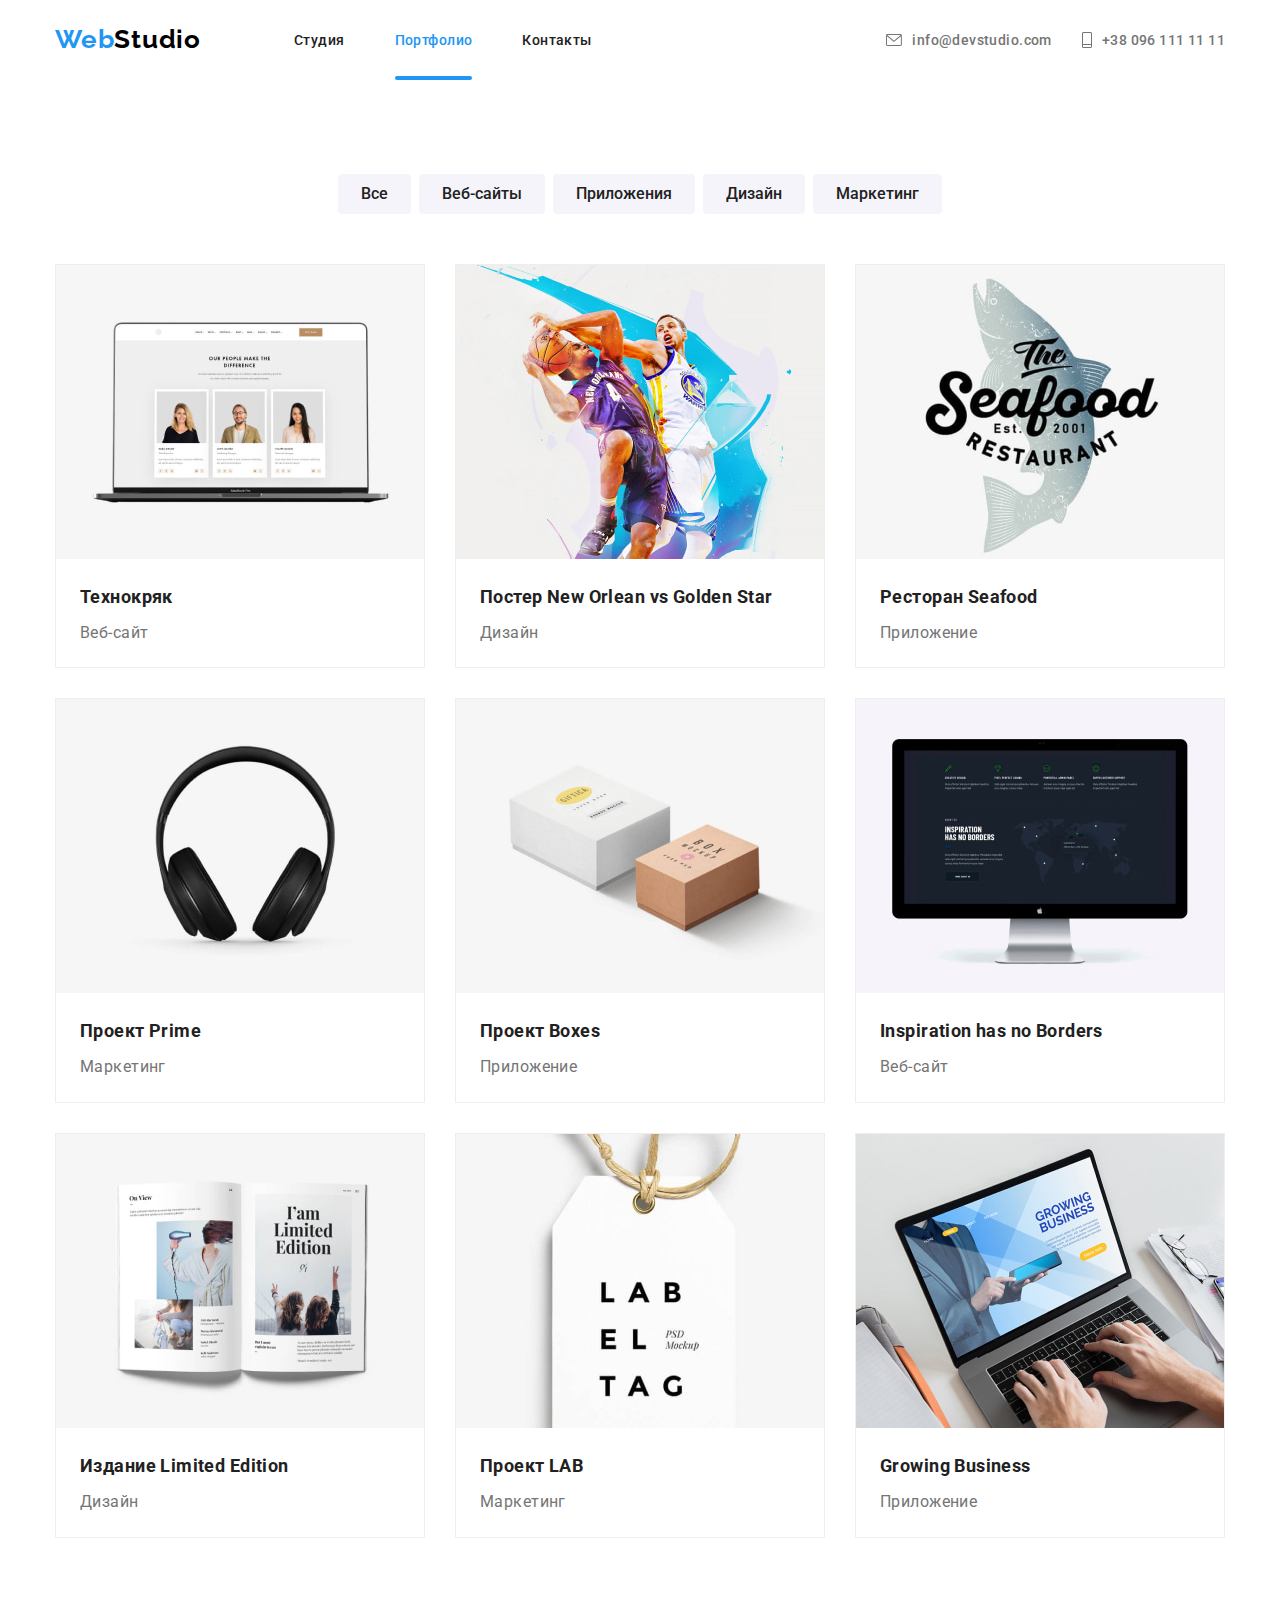
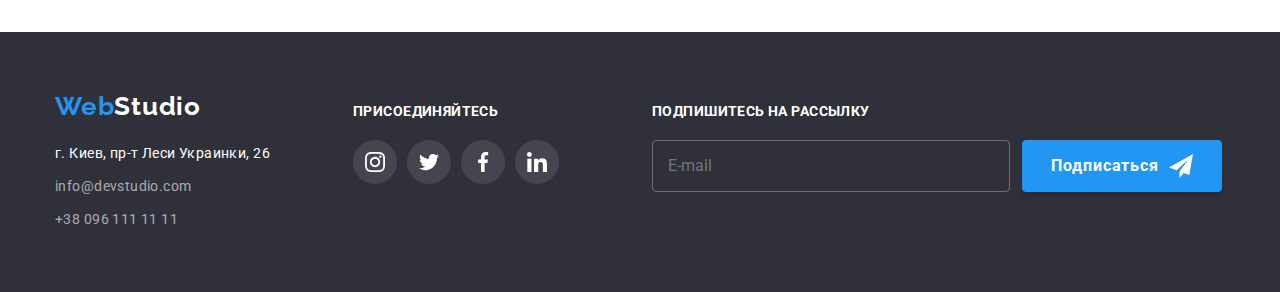
==== portfolio.html @ 686db273 "copy hw6 files" ====
<!DOCTYPE html>
<html lang="ru">

<head>
    <meta charset="UTF-8">
    <meta http-equiv="X-UA-Compatible" content="IE=edge">
    <meta name="viewport" content="width=device-width, initial-scale=1.0">
    <title>GoIT homework</title>
    <link rel="preconnect" href="https://fonts.googleapis.com">
    <link rel="preconnect" href="https://fonts.gstatic.com" crossorigin>
    <link rel="stylesheet"
        href="https://fonts.googleapis.com/css2?family=Raleway:wght@700&family=Roboto:wght@400;500;700;900&display=swap">
    <link rel="stylesheet"
        href="https://cdnjs.cloudflare.com/ajax/libs/modern-normalize/1.1.0/modern-normalize.min.css">
    <link rel="stylesheet" href="./css/styles.css">
</head>

<body>
    <!-- Header -->
    <header class="header">
        <div class="container">
            <div class="header__content-wrapper">
                <nav class="nav-menu">
                    <a class="logo header__logo" lang="en" href="./index.html"><span class="logo--accent-collor"
                            lang="en">Web</span>Studio</a>
                    <ul class="nav-menu__list">
                        <li class="nav-menu__item"><a class="nav-menu__link" href="./index.html">Студия</a></li>
                        <li class="nav-menu__item"><a class="nav-menu__link nav-menu__link--active-link"
                                href="./portfolio.html">Портфолио</a></li>
                        <li class="nav-menu__item"><a class="nav-menu__link" href="">Контакты</a></li>
                    </ul>
                </nav>
                <ul class="header__contacts-list">
                    <li class="header__contact-item">
                        <a class="contact-link header__contact-link" href="mailto:info@devstudio.com" lang="en">
                            <svg class="contact-link__icon" width="16" height="12">
                                <use href="./images/sprite.svg#icon-email">
                            </svg>
                            info@devstudio.com
                        </a>
                    </li>
                    <li class="header__contact-item">
                        <a class="contact-link header__contact-link" href="tel:+380961111111">
                            <svg class="contact-link__icon" width="10" height="16">
                                <use href="./images/sprite.svg#icon-telephone">
                            </svg>
                            +38 096 111 11 11
                        </a>
                    </li>
                </ul>
            </div>
        </div>
    </header>
    <!-- portfolio content -->
    <main>
        <section class="page-section">
            <div class="container">
                <ul class="filters-list">
                    <li class="filters-list__item"><button class="filters-list__button" type="button">Все</button></li>
                    <li class="filters-list__item"><button class="filters-list__button" type="button">Веб-сайты</button>
                    </li>
                    <li class="filters-list__item"><button class="filters-list__button"
                            type="button">Приложения</button></li>
                    <li class="filters-list__item"><button class="filters-list__button" type="button">Дизайн</button>
                    </li>
                    <li class="filters-list__item"><button class="filters-list__button" type="button">Маркетинг</button>
                    </li>
                </ul>
                <ul class="projects-list">
                    <li class="projects-list__item">
                        <a class="projects-list__link" href="">
                            <div class="projects-list__image-thumb">
                                <img class="projects-list__image" src="./images/portfolioProjects/portfolioProject1.jpg" alt="" width="370">
                                <p class="projects-list__image-text">Ресурс предлагает комплексные предложения с разным уровнем
                                    функционала и сервисов. Все это позволит посетителю получить исчерпывающие сведения
                                    о компании или частном лице.</p>
                            </div>
                            <div class="projects-list__description">
                                <h3 class="projects-list__title">Технокряк</h3>
                                <p class="projects-list__type">Веб-сайт</p>
                            </div>
                        </a>
                    </li>
                    <li class="projects-list__item">
                        <a class="projects-list__link" href="">
                            <div class="projects-list__image-thumb">
                                <img class="projects-list__image" src="./images/portfolioProjects/portfolioProject2.jpg" alt="" width="370">
                                <p class="projects-list__image-text">Ресурс предлагает комплексные предложения с разным уровнем
                                    функционала и сервисов. Все это позволит посетителю получить исчерпывающие сведения
                                    о компании или частном лице.</p>
                            </div>
                            <div class="projects-list__description">
                                <h3 class="projects-list__title">Постер New Orlean vs Golden Star</h3>
                                <p class="projects-list__type">Дизайн</p>
                            </div>
                        </a>
                    </li>
                    <li class="projects-list__item">
                        <a class="projects-list__link" href="">
                            <div class="projects-list__image-thumb">
                                <img class="projects-list__image" src="./images/portfolioProjects/portfolioProject3.jpg" alt="" width="370">
                                <p class="projects-list__image-text">Ресурс предлагает комплексные предложения с разным уровнем
                                    функционала и сервисов. Все это позволит посетителю получить исчерпывающие сведения
                                    о компании или частном лице.</p>
                            </div>
                            <div class="projects-list__description">
                                <h3 class="projects-list__title">Ресторан Seafood</h3>
                                <p class="projects-list__type">Приложение</p>
                            </div>
                        </a>
                    </li>
                    <li class="projects-list__item">
                        <a class="projects-list__link" href="">
                            <div class="projects-list__image-thumb">
                                <img class="projects-list__image" src="./images/portfolioProjects/portfolioProject4.jpg" alt="" width="370">
                                <p class="projects-list__image-text">Ресурс предлагает комплексные предложения с разным уровнем
                                    функционала и сервисов. Все это позволит посетителю получить исчерпывающие сведения
                                    о компании или частном лице.</p>
                            </div>
                            <div class="projects-list__description">
                                <h3 class="projects-list__title">Проект Prime</h3>
                                <p class="projects-list__type">Маркетинг</p>
                            </div>
                        </a>
                    </li>
                    <li class="projects-list__item">
                        <a class="projects-list__link" href="">
                            <div class="projects-list__image-thumb">
                                <img class="projects-list__image" src="./images/portfolioProjects/portfolioProject5.jpg" alt="" width="370">
                                <p class="projects-list__image-text">Ресурс предлагает комплексные предложения с разным уровнем
                                    функционала и сервисов. Все это позволит посетителю получить исчерпывающие сведения
                                    о компании или частном лице.</p>
                            </div>
                            <div class="projects-list__description">
                                <h3 class="projects-list__title">Проект Boxes</h3>
                                <p class="projects-list__type">Приложение</p>
                            </div>
                        </a>
                    </li>
                    <li class="projects-list__item">
                        <a class="projects-list__link" href="">
                            <div class="projects-list__image-thumb">
                                <img class="projects-list__image" src="./images/portfolioProjects/portfolioProject6.jpg" alt="" width="370">
                                <p class="projects-list__image-text">Ресурс предлагает комплексные предложения с разным уровнем
                                    функционала и сервисов. Все это позволит посетителю получить исчерпывающие сведения
                                    о компании или частном лице.</p>
                            </div>
                            <div class="projects-list__description">
                                <h3 class="projects-list__title">Inspiration has no Borders</h3>
                                <p class="projects-list__type">Веб-сайт</p>
                            </div>
                        </a>
                    </li>
                    <li class="projects-list__item">
                        <a class="projects-list__link" href="">
                            <div class="projects-list__image-thumb">
                                <img class="projects-list__image" src="./images/portfolioProjects/portfolioProject7.jpg" alt="" width="370">
                                <p class="projects-list__image-text">Ресурс предлагает комплексные предложения с разным уровнем
                                    функционала и сервисов. Все это позволит посетителю получить исчерпывающие сведения
                                    о компании или частном лице.</p>
                            </div>
                            <div class="projects-list__description">
                                <h3 class="projects-list__title">Издание Limited Edition</h3>
                                <p class="projects-list__type">Дизайн</p>
                            </div>
                        </a>
                    </li>
                    <li class="projects-list__item">
                        <a class="projects-list__link" href="">
                            <div class="projects-list__image-thumb">
                                <img class="projects-list__image" src="./images/portfolioProjects/portfolioProject8.jpg" alt="" width="370">
                                <p class="projects-list__image-text">Ресурс предлагает комплексные предложения с разным уровнем
                                    функционала и сервисов. Все это позволит посетителю получить исчерпывающие сведения
                                    о компании или частном лице.</p>
                            </div>
                            <div class="projects-list__description">
                                <h3 class="projects-list__title">Проект LAB</h3>
                                <p class="projects-list__type">Маркетинг</p>
                            </div>
                        </a>
                    </li>
                    <li class="projects-list__item">
                        <a class="projects-list__link" href="">
                            <div class="projects-list__image-thumb">
                                <img class="projects-list__image" src="./images/portfolioProjects/portfolioProject9.jpg" alt="" width="370">
                                <p class="projects-list__image-text">Ресурс предлагает комплексные предложения с разным уровнем
                                    функционала и сервисов. Все это позволит посетителю получить исчерпывающие сведения
                                    о компании или частном лице.</p>
                            </div>
                            <div class="projects-list__description">
                                <h3 class="projects-list__title">Growing Business</h3>
                                <p class="projects-list__type">Приложение</p>
                            </div>
                        </a>
                    </li>
                </ul>
            </div>
        </section>
    </main>
    <!-- Footer -->
    <footer class="footer">
        <div class="container">
            <div class="footer__content-wrapper">
                <address class="footer__address">
                    <a class="logo footer__logo" href="./index.html" lang="en"><span
                            class="logo--accent-collor">Web</span>Studio</a>
                    <ul class="footer__contacts-list">
                        <li class="footer__contact-item">г. Киев, пр-т Леси Украинки, 26</li>
                        <li class="footer__contact-item"><a class="contact-link footer__contact-link"
                                href="mailto:info@devstudio.com">info@devstudio.com</a></li>
                        <li class="footer__contact-item"><a class="contact-link footer__contact-link"
                                href="tel:+380961111111">+38 096 111 11 11</a></li>
                    </ul>
                </address>
                <div class="footer__socials">
                    <h3 class="footer__title">Присоединяйтесь</h3>
                    <ul class="footer__socials-list">
                        <li class="footer__socials-list-item"><a
                                class="footer__solial-link footer__solial-link--instagram-icon" href=""></a></li>
                        <li class="footer__socials-list-item"><a
                                class="footer__solial-link footer__solial-link--twitter-icon" href=""></a></li>
                        <li class="footer__socials-list-item"><a
                                class="footer__solial-link footer__solial-link--facebook-icon" href=""></a></li>
                        <li class="footer__socials-list-item"><a
                                class="footer__solial-link footer__solial-link--linkedin-icon" href=""></a></li>
                    </ul>
                </div>
                <div class="footer__subscribe-wrapper">
                    <h3 class="footer__title">Подпишитесь на рассылку</h3>
                    <form class="subscribe-form">
                        <input class="subscribe-form__input" type="email" name="email" placeholder="E-mail" required>
                        <button class="button subscribe-form__button" type="submit">
                            Подписаться
                            <svg class="subscribe-form__btn-icon" width="24" height="24">
                                <use href="./images/sprite.svg#icon-subscribeBtnIcon"></use>
                            </svg>
                        </button>
                    </form>
                </div>
            </div>
        </div>
    </footer>
</body>

</html>
---- css/styles.css ----
/* Обнуление */
html {
    box-sizing: border-box;
  }
*,
*::before,
*::after {
    box-sizing: inherit;
  }

h1, h2, h3, h4, h5, h6, p {
    margin: 0;
    padding: 0;
}

ul {
    margin: 0;
    padding: 0;
}

a {
    color: inherit;
}

/* common styles */
:root {
    --primary-text-color: #757575;
    --secondary-text-color: #FFFFFF;
    --title-text-color: #212121;
    --primary-background-color: #FFFFFF;
    --footer-background-color: #2F303A;
    --secondary-background-color: #F5F4FA;
    --accent-text-color: #2196F3;
    --selected-button-background: #2196F3;
    --unselected-button-background: #F5F4FA;

}

body {
    font-family: 'Roboto', sans-serif;
    font-weight: 400;
    color: var(--primary-text-color);
    font-size: 14px;
    letter-spacing: 0.03em;
    margin: 0;
}

h1, h2, h3, h4, h5, h6 {
    color: var(--title-text-color);
}

ul {
    list-style: none;
}

address {
    font-style: normal;
}

/* container */
.container {
    max-width: 1210px;
    padding: 0 20px;
    margin: 0 auto;

}

/* button */
.button {
    display: block;
    margin: 0 auto;
    min-width: 200px;
    border-radius: 4px;
    font-weight: 700;
    background-color: var(--accent-text-color);
    color: var(--secondary-text-color);
    text-align: center;
    line-height: 1.75;
    font-size: 16px;
    transition: color 250ms cubic-bezier(0.4, 0, 0.2, 1);
    padding: 10px 0;
    box-shadow: 0px 4px 4px rgba(0, 0, 0, 0.15);
    border: 1px solid var(--selected-button-background);
    letter-spacing: 0.06em;
    
}

.button:hover, 
.button:focus {
    color: var(--title-text-color);
    background-color: #188CE8;
}


/* page-section */
.page-section {
    padding: 94px 0;
    background-color: var(--primary-background-color);

}

.page-section--withoutTopPadding {
    padding-top: 0;
}

.page-section--secondaryBackgroundColor {
    background-color: var(--secondary-background-color);
}

.page-section__title {
    margin-bottom: 50px;
    color: var(--title-text-color);
    font-weight: 700;
    font-size: 36px;
    line-height: 1.16;
    text-align: center;
}

/* logo */
.logo {
    display: inline-block;
    font-family: 'Raleway', sans-serif;
    color: #000000;
    font-size: 26px;
    line-height: 1.15;
    letter-spacing: 0.03em;
    font-weight: 700;
    text-decoration: none;
}


.logo--accent-collor {
    color: var(--accent-text-color);
}


/* header styles */
.header__content-wrapper {
    display: flex;
    justify-content: space-between;
    align-items: center;
}

.header__logo {
    margin: 0 93px 0 0;
}

.header__contacts-list {
    display: flex;
}
.header__contact-item:not(:last-child) {
    margin-right: 30px;
}
.header__contact-link {
    color: var(--primary-text-color);
    font-weight: 500;
    padding: 32px 0;
}

/* nav menu */

.nav-menu {
    display: flex;
    align-items: center;
}

.nav-menu__list {
    display: flex;
    align-items: center;
}

.nav-menu__item:not(:last-child) {
    margin-right: 50px;
}

.nav-menu__link {
    position: relative;
    display: block;
    padding: 32px 0;
    color: var(--title-text-color);
    font-weight: 500;
    text-decoration: none;
    transition: color 250ms cubic-bezier(0.4, 0, 0.2, 1);
}

.nav-menu__link:hover {
    color: var(--accent-text-color);
}

.nav-menu__link--active-link{
    color: var(--accent-text-color);
}

.nav-menu__link--active-link::after {
    content: '';
    display: block;
    position: absolute;
    bottom: 0;
    width: 100%;
    height: 4px;
    border-radius: 2px;
    background-color: var(--selected-button-background);
}


/* contact-link */

.contact-link {
    display: inline-flex;
    align-items: center;
    text-decoration: none;
    transition: color 250ms cubic-bezier(0.4, 0, 0.2, 1);
}

.contact-link:hover,
.contact-link:focus {
    color: var(--accent-text-color);
}

.contact-link__icon {
    fill: currentColor;
    margin-right: 10px;
}


/* hero styles */
.hero-section {
    background-image:linear-gradient(to right, rgba(47, 48, 58, 0.4), 
                                               rgba(47, 48, 58, 0.4)), 
                    url(../images/heroBackground.jpg);
    background-repeat: no-repeat;
    background-size: cover;
    padding: 200px 0;
    text-align: center;
}

.hero-section__title {
    margin: 0 auto 30px;
    max-width: 696px;
    color: var(--secondary-text-color);
    text-align: center;
    font-size: 44px;
    line-height: 1.36;
    font-weight: 900;
    letter-spacing: 0.06em;
    text-transform: uppercase;
}


/* Features*/
.features-list {
    display: flex;
    justify-content: center;
    flex-wrap: wrap;
    margin: -15px
}

.features-list__item {
    max-width: 270px;
    margin: 15px;
}

.features-list__item::before {
    content: '';
    display: block;
    height: 120px;
    background-color: #F5F4FA;
    margin-bottom: 30px;
    background-repeat: no-repeat;
    background-position: center;
}

.features-list__item:nth-child(1):before {
    background-image: url(../images/featersIcons/antenna.svg);
}
.features-list__item:nth-child(2):before {
    background-image: url(../images/featersIcons/clock.svg);
}
.features-list__item:nth-child(3):before {
    background-image: url(../images/featersIcons/diagram.svg);
}
.features-list__item:nth-child(4):before {
    background-image: url(../images/featersIcons/astronaut.svg);
}

.features-list__title {
    margin-bottom: 10px;
    line-height: 1.1;
}

.features-list__description {
    font-weight: 400;
    line-height: 1.7;
}


/* what we doing */
.whatWeDoing-list {
    display: flex;
    flex-wrap: wrap;
    justify-content: center;
    margin: -15px;
}

.whatWeDoing-list__item {
    position: relative;
    margin: 15px;
}

.whatWeDoing-list__image {
    display: block;
    height: 100%;
}

.whatWeDoing-list__description {
    position: absolute;
    bottom: 0;
    font-size: 14px;
    color: var(--secondary-text-color);
    line-height: 1.14;
    letter-spacing: 0.03em;
    text-transform: uppercase;
    background-color: rgba(47, 48, 58, 0.8);
    width: 100%;
    text-align: center;
    padding: 27px 0;
}


/* Our team */
.team-list {
    display: flex;
    flex-wrap: wrap;
    justify-content: center;
    margin: -15px;
}

.team-member {
    margin: 15px;
    padding-bottom: 30px;
    box-shadow: 0px 1px 3px rgba(0, 0, 0, 0.12), 0px 1px 1px rgba(0, 0, 0, 0.14), 0px 2px 1px rgba(0, 0, 0, 0.2);
    border-radius: 0px 0px 4px 4px;
    text-align: center;
}

.team-member__image {
    margin-bottom: 30px;
}

.team-member__name,
.team-member__position {
    font-size: 16px;
    line-height: 1.1;
}

.team-member__name {
    margin-bottom: 10px;
    font-weight: 500;
}

.team-member__position {
    margin-bottom: 16px;
}

.team-member__socialLinks-list {
    display: flex;
    justify-content: center;
    margin: -5px;
}

.team-member__socialLink-item {
    margin: 5px;
}

.team-member__socialLink {
    display: inline-flex;
    border-radius: 50%;
    transition: background-color 250ms cubic-bezier(0.4, 0, 0.2, 1),
                fill 250ms cubic-bezier(0.4, 0, 0.2, 1);
}

.team-member__socialLink:hover {
    background-color: var(--selected-button-background);
    fill: #FFFFFF;
}

.team-member__socialLink-icon {
    fill: #AFB1B8;
    transition: fill 250ms cubic-bezier(0.4, 0, 0.2, 1);
}

.team-member__socialLink:hover>.team-member__socialLink-icon {
    fill: #FFFFFF;
}


/* Regular customers styles */
.customers-list {
    justify-content:center;
    display: flex;
    flex-wrap: wrap;
    margin: -15px;
}

.customers-list__item {
    margin: 15px;
}
.customers-list__icon {
    border: 1px solid #AFB1B8;
    border-radius: 4px;
    fill: #AFB1B8;
    transition: fill 250ms cubic-bezier(0.4, 0, 0.2, 1),
                border-color 250ms cubic-bezier(0.4, 0, 0.2, 1);
}

.customers-list__icon:hover {
    fill: var(--selected-button-background);
    border-color: var(--selected-button-background);
}


/* footer */
.footer {
    padding: 60px 0;
    color: var(--secondary-text-color);
    background-color: var(--footer-background-color);
}

.footer__content-wrapper {
    display: flex;
}

.footer__logo {
    margin: 0 0 20px 0;
    color: var(--secondary-text-color);
}

.footer__contacts-list {
    line-height: 1.71;
}

.footer__contact-item:not(:last-child) {
    margin-bottom: 9px;
}

.footer__contact-link {
    color: rgba(255, 255, 255, 0.6);
    font-weight: 400;
}

.footer__contacts-list .contact-link:hover,
.footer__contacts-list .contact-link:focus {
    color: var(--accent-text-color)
}

.footer__socials {
    padding-top: 12px;
    margin-left: 83px;
}

.footer__title {
    margin-bottom: 20px;
    color: var(--secondary-text-color);
    line-height: 1.14;
    font-size: 14px;
    letter-spacing: 0.03em;
    text-transform: uppercase;
    font-weight: 700;
}

.footer__socials-list {
    display: flex;
}

.footer__socials-list-item:not(:last-child) {
    margin-right: 10px;
}

.footer__solial-link {
    display: inline-flex;
}
.footer__solial-link::before {
    content: '';
    display: inline-block;
    border-radius: 50%;
    width: 44px;
    height: 44px;
    background-color: rgba(255, 255, 255, 0.1);
    background-repeat: no-repeat;
    background-position: center;
    transition: background-color 250ms cubic-bezier(0.4, 0, 0.2, 1);
}

.footer__solial-link:hover:before {
    background-color: var(--selected-button-background);
}

.footer__solial-link--instagram-icon::before {
    background-image: url(../images/footerSocialsIcons/instagram.svg);
}
.footer__solial-link--twitter-icon::before {
    background-image: url(../images/footerSocialsIcons/twitter.svg);
}
.footer__solial-link--facebook-icon::before {
    background-image: url(../images/footerSocialsIcons/facebook.svg);
}
.footer__solial-link--linkedin-icon::before {
    background-image: url(../images/footerSocialsIcons/linkedin.svg);
}

.footer__subscribe-wrapper {
    flex: 1 1 auto;
    margin-left: 93px;
    padding-top: 12px;
}

/* subscribe-form */
.subscribe-form {
    display: flex;
    max-width: 570px;
}

.subscribe-form__input {
    flex: 1 1 auto;
    margin-right: 12px;
    padding: 15px;
    background-color: transparent;
    border: 1px solid rgba(255, 255, 255, 0.3);
    border-radius: 4px;
    font-size: 16px;
    line-height: 1.25;
}

.subscribe-form__button {
    display: inline-flex;
    align-items: center;
    justify-content: center;
}

.subscribe-form__btn-icon {
    margin-left: 10px;
    fill: var(--secondary-text-color);
    transition: fill 250ms cubic-bezier(0.4, 0, 0.2, 1);
}

.subscribe-form__button:hover .subscribe-form__btn-icon {
    fill: var(--title-text-color);
}

/* portfolio styles */

/* filters list */
.filters-list {
    display: flex;
    justify-content: center;
    margin-bottom: 50px;
}
.filters-list__item:not(:last-child) {
    margin-right: 8px;
}

.filters-list__button {
    background: var(--unselected-button-background);
    color: var(--title-text-color);
    font-size: 16px;
    line-height: 1.6;
    font-weight: 500;
    border: 1px solid var(--unselected-button-background);
    border-radius: 4px;
    padding: 6px 22px;
    text-align: center;
    cursor: pointer;
    transition: background-color 250ms cubic-bezier(0.4, 0, 0.2, 1),
                color 250ms cubic-bezier(0.4, 0, 0.2, 1),
                border 250ms cubic-bezier(0.4, 0, 0.2, 1),
                box-shadow 250ms cubic-bezier(0.4, 0, 0.2, 1);
}

.filters-list__button:hover,
.filters-list__button:focus {
    background-color: var(--selected-button-background);
    color: var(--secondary-text-color);
    border: 1px solid var(--selected-button-background);
    box-shadow: 0px 3px 1px rgba(0, 0, 0, 0.1), 0px 1px 2px rgba(0, 0, 0, 0.08), 0px 2px 2px rgba(0, 0, 0, 0.12);
}

/* projects-list */
.projects-list {
    display: flex;
    flex-wrap: wrap;
    justify-content: center;
    margin: -15px;    
}

.projects-list__item {
    margin: 15px;
    border: 1px solid #EEEEEE;
    max-width: 370px;
    overflow: hidden;
    transition: box-shadow 250ms cubic-bezier(0.4, 0, 0.2, 1);
}

.projects-list__item:hover {
    box-shadow: 0px 1px 1px rgba(0, 0, 0, 0.12),
                0px 4px 4px rgba(0, 0, 0, 0.06),
                1px 4px 6px rgba(0, 0, 0, 0.16);
}

.projects-list__link {
    text-decoration: none;
}

.projects-list__image-thumb {
    position: relative;
    overflow: hidden;
}

.projects-list__image {
    display: block;
}

.projects-list__image-text {
    position: absolute;
    bottom: 0;
    width: 100%;
    height: 100%;
    padding: 63px 24px;
    background-color: rgba(33, 150, 243, 0.9);
    line-height: 1.55;
    font-size: 18px;
    color: var(--secondary-text-color);
    font-weight: 400;
    letter-spacing: 0.03em;
    transform: translate(0, 100%);
    transition: transform 250ms cubic-bezier(0.4, 0, 0.2, 1);
}

.projects-list__item:hover .projects-list__image-text {
    transform: translate(0, 0);
}

.projects-list__description {
    padding: 20px 24px;
}

.projects-list__title {
    font-size: 18px;
    line-height: 2;
    font-weight: 700;
}

.projects-list__type {
    margin-top: 4px;
    font-size: 16px;
    line-height: 1.8;
    font-weight: 400;
    color: var(--primary-text-color);
}


/* backdrop */
.backdrop.is-hidden {
    opacity: 0;
    pointer-events: none;
}

.backdrop.is-hidden .modal {
    transform: translate(-50%, -50%) scale(0);
}

.backdrop {
    position: fixed;
    top: 0;
    left: 0;
    width: 100%;
    height: 100%;
    background-color: rgba(0, 0, 0, 0.2);
    transition: opacity 250ms cubic-bezier(0.4, 0, 0.2, 1);
}

/* modal */
.feedback-modal {
    position: absolute;
    top: 50%;
    left: 50%;
    transform: translate(-50%, -50%);

    min-width: 528px;
    min-height: 581px;
    padding: 40px;

    background-color: var(--primary-background-color);

    transition: transform 250ms cubic-bezier(0.4, 0, 0.2, 1);
}

.feedback-modal__title {
    text-align: center;
    font-weight: 700;
    font-size: 20px;
    line-height: 1.15;
    letter-spacing: 0.03em;
    margin-bottom: 12px;
}

.feedback-modal__text-fields-group {
    margin-bottom: 20px;
}

.feedback-modal__form-field:not(:last-child) {
    position: relative;
    margin-bottom: 10px;
}

.feedback-modal__field-label {
    display: inline-block;
    letter-spacing: 0.01em;
    margin-bottom: 4px;
}

.feedback-modal__text-field {
    display: block;
    min-width: 100%;
    padding: 12px 12px 12px 42px;
    border: 1px solid rgba(33, 33, 33, 0.2);
    border-radius: 4px;
}

.feedback-modal__text-field--forComents{
    resize: none;
    padding: 12px 16px;
    min-height: 120px;
}

.feedback-modal__text-field:focus{
    outline: 1px solid var(--selected-button-background);
}


.feedback-modal__input-icon {
    position: absolute;
    bottom: 14px;
    left: 15px;
}

.feedback-modal__form-field:focus-within .feedback-modal__input-icon {
    fill: var(--selected-button-background);
}

.feedback-modal__agreement-field {
    display: flex;
    align-items: center;
    justify-content: center;
    margin-bottom: 30px;
}

.feedback-modal__agreement-field-checkbox {
    appearance: none;
}

.feedback-modal__agreement-label {
    display: flex;
    align-items: center;
    line-height: 1.7;
    user-select: none;
}

.feedback-modal__agreement-label::before {
    content: '';
    display: inline-block;
    min-width: 16px;
    min-height: 15px;
    margin-right: 8.38px;
    border: 2px solid #212121;
    border-radius: 2px;
    background-color: transparent;

}

.feedback-modal__agreement-field-checkbox:checked + .feedback-modal__agreement-label::before {
    border: 2px solid var(--selected-button-background);
    background-color: var(--selected-button-background);
    background-image: url(../images/icons/iconCheck.svg);
    background-size: contain;
    background-origin: border-box;
}

.feedback-modal__agreement-conditions {
    color: var(--accent-text-color);
}

/* close buttton */
.close-button {
    position: absolute;
    display: inline-flex;
    justify-content: center;
    align-items: center;
    top: 8px;
    right: 8px;
    background-color: rgba(0, 0, 0, 0.0);
    width: 30px;
    height: 30px;
    border: 1px solid rgba(0, 0, 0, 0.1);
    border-radius: 50%;
    text-align: center;
    transition: border-color 250ms cubic-bezier(0.4, 0, 0.2, 1);
}

.close-button__icon {
    transition: fill 250ms cubic-bezier(0.4, 0, 0.2, 1);
}
.close-button:hover .close-button__icon {
    fill: var(--selected-button-background);
}
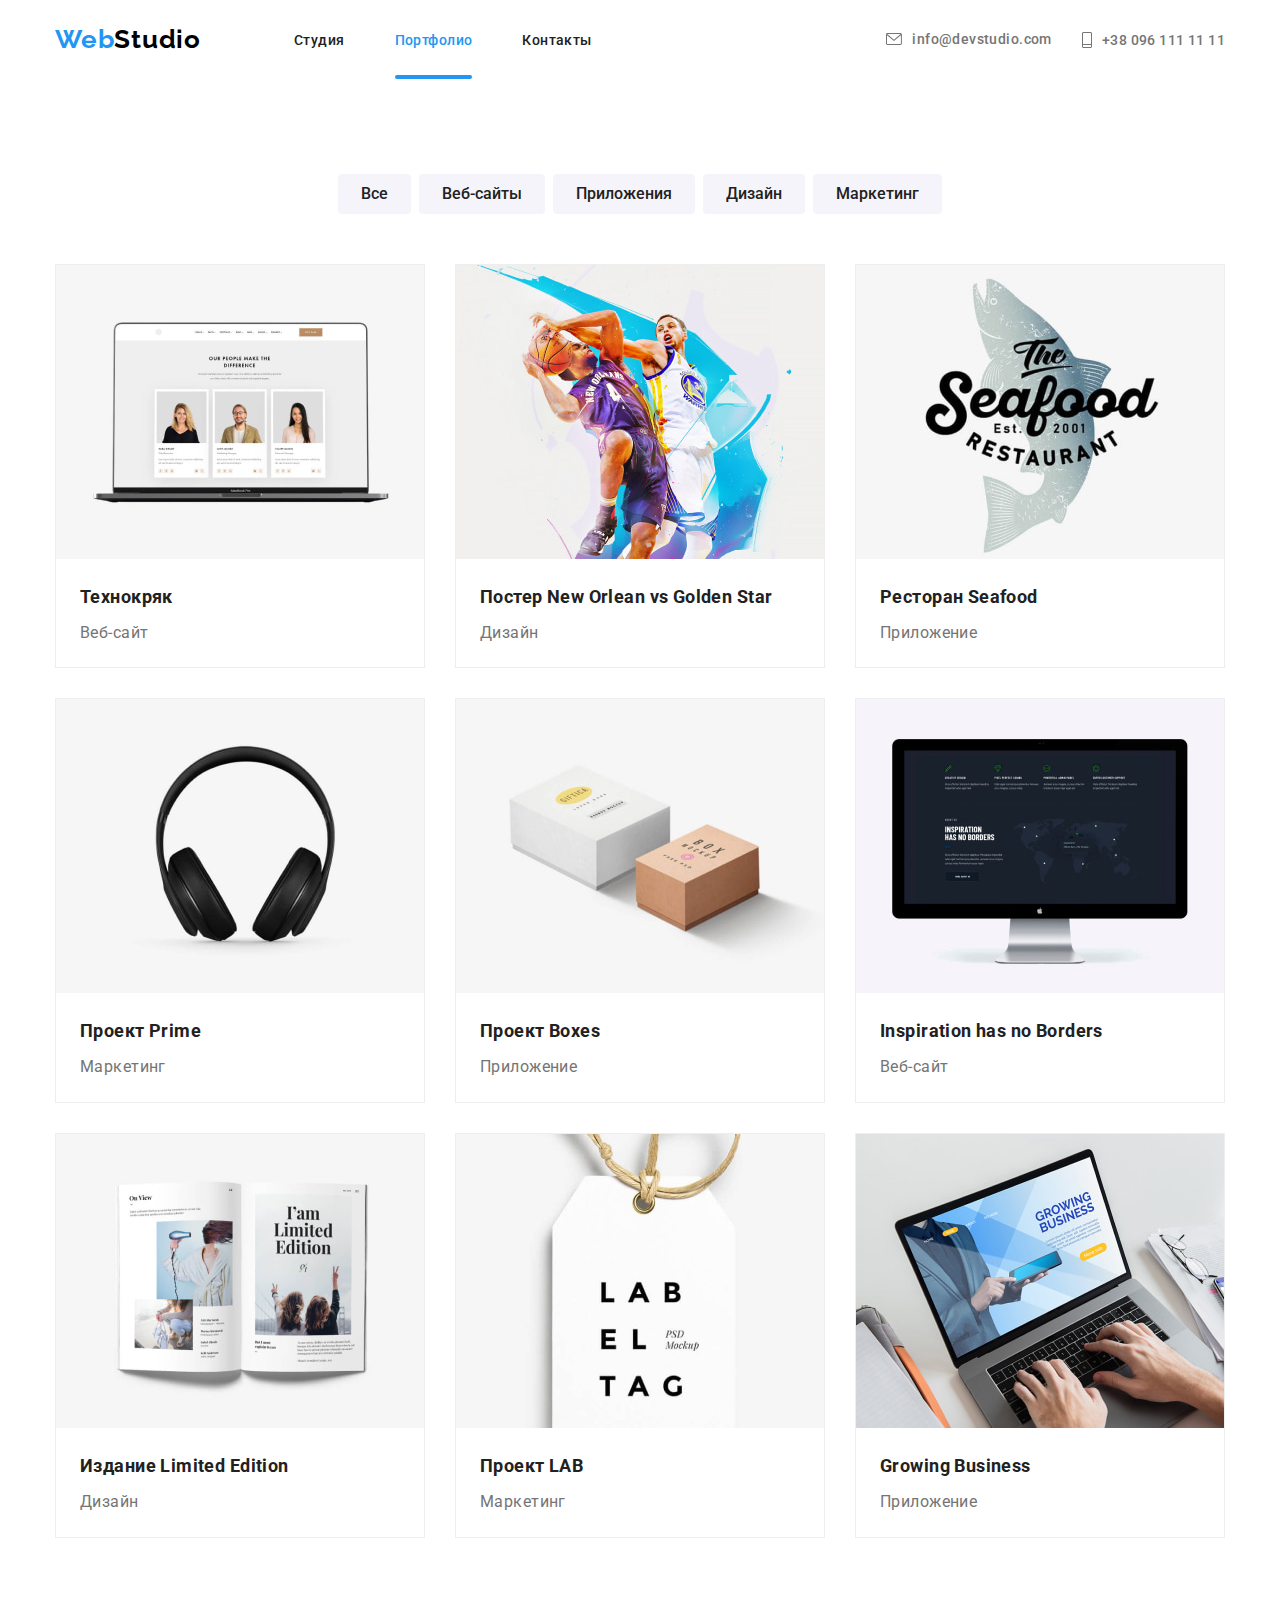
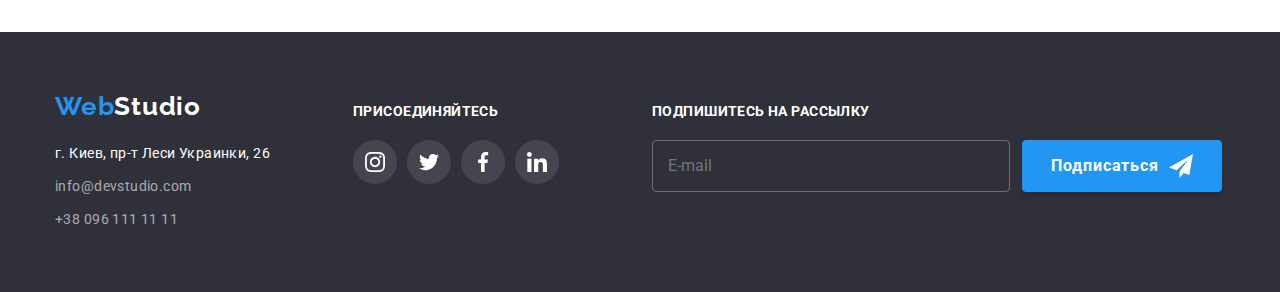
==== commit 4380761d: "refactoring css to sass" ====
--- a/portfolio.html
+++ b/portfolio.html
@@ -12,7 +12,7 @@
         href="https://fonts.googleapis.com/css2?family=Raleway:wght@700&family=Roboto:wght@400;500;700;900&display=swap">
     <link rel="stylesheet"
         href="https://cdnjs.cloudflare.com/ajax/libs/modern-normalize/1.1.0/modern-normalize.min.css">
-    <link rel="stylesheet" href="./css/styles.css">
+    <link rel="stylesheet" href="./css/portfolio.min.css">
 </head>
 
 <body>
--- a/css/portfolio.min.css
+++ b/css/portfolio.min.css
@@ -0,0 +1,7 @@
+*{padding:0;margin:0;border:0}*,*:before,*:after{-webkit-box-sizing:border-box;box-sizing:border-box}:focus,:active{outline:none}a:focus,a:active{outline:none}nav,footer,header,aside,ul{display:block}html,body{height:100%;width:100%;font-size:100%;line-height:1;font-size:14px;-ms-text-size-adjust:100%;-moz-text-size-adjust:100%;-webkit-text-size-adjust:100%}input,button,textarea{font-family:inherit}input::-ms-clear{display:none}button{cursor:pointer}button::-moz-focus-inner{padding:0;border:0}a,a:visited{text-decoration:none}a:hover{text-decoration:none}ul li{list-style:none}address{font-style:normal}img{vertical-align:top}h1,h2,h3,h4,h5,h6{font-size:inherit;font-weight:400}/*! modern-normalize v1.1.0 | MIT License | https://github.com/sindresorhus/modern-normalize */html{-moz-tab-size:4;-o-tab-size:4;tab-size:4}html{line-height:1.15;-webkit-text-size-adjust:100%}body{margin:0}body{font-family:system-ui,-apple-system,"Segoe UI",Roboto,Helvetica,Arial,sans-serif,"Apple Color Emoji","Segoe UI Emoji"}hr{height:0;color:inherit}abbr[title]{-webkit-text-decoration:underline dotted;text-decoration:underline dotted}b,strong{font-weight:bolder}code,kbd,samp,pre{font-family:ui-monospace,+ SFMono-Regular,+ Consolas,+ 'Liberation Mono',+ Menlo,+ monospace;font-size:1em}small{font-size:80%}sub,sup{font-size:75%;line-height:0;position:relative;vertical-align:baseline}sub{bottom:-0.25em}sup{top:-0.5em}table{text-indent:0;border-color:inherit}button,input,optgroup,select,textarea{font-family:inherit;font-size:100%;line-height:1.15;margin:0}button,select{text-transform:none}button,[type='button'],[type='reset'],[type='submit']{-webkit-appearance:button}::-moz-focus-inner{border-style:none;padding:0}:-moz-focusring{outline:1px dotted ButtonText}:-moz-ui-invalid{box-shadow:none}legend{padding:0}progress{vertical-align:baseline}::-webkit-inner-spin-button,::-webkit-outer-spin-button{height:auto}[type='search']{-webkit-appearance:textfield;outline-offset:-2px}::-webkit-search-decoration{-webkit-appearance:none}::-webkit-file-upload-button{-webkit-appearance:button;font:inherit}summary{display:list-item}body{font-family:'Roboto', sans-serif;font-weight:400;color:#757575;font-size:14px;letter-spacing:0.03em;margin:0}h1,h2,h3,h4,h5,h6{color:#212121}.container{max-width:1210px;padding:0 20px;margin:0 auto}.button{display:block;margin:0 auto;min-width:200px;border-radius:4px;font-weight:700;background-color:#2196F3;color:#fff;text-align:center;line-height:1.75;font-size:16px;-webkit-transition:color 250ms cubic-bezier(0.4, 0, 0.2, 1);transition:color 250ms cubic-bezier(0.4, 0, 0.2, 1);padding:10px 0;-webkit-box-shadow:0px 4px 4px rgba(0,0,0,0.15);box-shadow:0px 4px 4px rgba(0,0,0,0.15);border:1px solid #2196F3;letter-spacing:0.06em}.button:hover,.button:focus{color:#212121;background-color:#188CE8}.page-section{padding:94px 0;background-color:#fff}.page-section--withoutTopPadding{padding-top:0}.page-section--secondaryBackgroundColor{background-color:#F5F4FA}.page-section__title{margin-bottom:50px;font-weight:700;font-size:36px;line-height:1.16;text-align:center}.logo{display:inline-block;font-family:'Raleway', sans-serif;color:#000000;font-size:26px;line-height:1.15;letter-spacing:0.03em;font-weight:700;text-decoration:none}.logo--accent-collor{color:#2196F3}.header__content-wrapper{display:-webkit-box;display:-ms-flexbox;display:flex;-webkit-box-pack:justify;-ms-flex-pack:justify;justify-content:space-between;-webkit-box-align:center;-ms-flex-align:center;align-items:center}.header__logo{margin:0 93px 0 0}.header__contacts-list{display:-webkit-box;display:-ms-flexbox;display:flex}.header__contact-item:not(:last-child){margin-right:30px}.header__contact-link{color:#757575;font-weight:500;padding:32px 0}.nav-menu{display:-webkit-box;display:-ms-flexbox;display:flex;-webkit-box-align:center;-ms-flex-align:center;align-items:center}.nav-menu__list{display:-webkit-box;display:-ms-flexbox;display:flex;-webkit-box-align:center;-ms-flex-align:center;align-items:center}.nav-menu__item:not(:last-child){margin-right:50px}.nav-menu__link{position:relative;display:block;padding:32px 0;color:#212121;font-weight:500;text-decoration:none;-webkit-transition:color 250ms cubic-bezier(0.4, 0, 0.2, 1);transition:color 250ms cubic-bezier(0.4, 0, 0.2, 1)}.nav-menu__link--active-link{color:#2196F3}.nav-menu__link--active-link::after{content:'';display:block;position:absolute;bottom:0;width:100%;height:4px;border-radius:2px;background-color:#2196F3}.nav-menu__link:hover{color:#2196F3}.contact-link{display:-webkit-inline-box;display:-ms-inline-flexbox;display:inline-flex;-webkit-box-align:center;-ms-flex-align:center;align-items:center;text-decoration:none;-webkit-transition:color 250ms cubic-bezier(0.4, 0, 0.2, 1);transition:color 250ms cubic-bezier(0.4, 0, 0.2, 1)}.contact-link:hover,.contact-link:focus{color:#2196F3}.contact-link__icon{fill:currentColor;margin-right:10px}.footer{padding:60px 0;color:#fff;background-color:#2F303A}.footer__content-wrapper{display:-webkit-box;display:-ms-flexbox;display:flex}.footer__logo{margin:0 0 20px 0;color:#fff}.footer__contacts-list{line-height:1.71}.footer__contact-item:not(:last-child){margin-bottom:9px}.footer__contact-link{color:rgba(255,255,255,0.6);font-weight:400}.footer__socials{padding-top:12px;margin-left:83px}.footer__title{margin-bottom:20px;color:#fff;line-height:1.14;font-size:14px;letter-spacing:0.03em;text-transform:uppercase;font-weight:700}.footer__socials-list{display:-webkit-box;display:-ms-flexbox;display:flex}.footer__socials-list-item:not(:last-child){margin-right:10px}.footer__solial-link{display:inline-block;border-radius:50%;width:44px;height:44px;background-color:rgba(255,255,255,0.1);background-repeat:no-repeat;background-position:center;-webkit-transition:background-color 250ms cubic-bezier(0.4, 0, 0.2, 1);transition:background-color 250ms cubic-bezier(0.4, 0, 0.2, 1)}.footer__solial-link--instagram-icon{background-image:url("../images/footerSocialsIcons/instagram.svg")}.footer__solial-link--twitter-icon{background-image:url("../images/footerSocialsIcons/twitter.svg")}.footer__solial-link--facebook-icon{background-image:url("../images/footerSocialsIcons/facebook.svg")}.footer__solial-link--linkedin-icon{background-image:url("../images/footerSocialsIcons/linkedin.svg")}.footer__solial-link:hover{background-color:#2196F3}.footer__subscribe-wrapper{-webkit-box-flex:1;-ms-flex:1 1 auto;flex:1 1 auto;margin-left:93px;padding-top:12px}.subscribe-form{display:-webkit-box;display:-ms-flexbox;display:flex;max-width:570px}.subscribe-form__input{-webkit-box-flex:1;-ms-flex:1 1 auto;flex:1 1 auto;margin-right:12px;padding:15px;background-color:transparent;border:1px solid rgba(255,255,255,0.3);border-radius:4px;font-size:16px;line-height:1.25}.subscribe-form__button{display:-webkit-inline-box;display:-ms-inline-flexbox;display:inline-flex;-webkit-box-align:center;-ms-flex-align:center;align-items:center;-webkit-box-pack:center;-ms-flex-pack:center;justify-content:center}.subscribe-form__btn-icon{margin-left:10px;fill:#fff;-webkit-transition:fill 250ms cubic-bezier(0.4, 0, 0.2, 1);transition:fill 250ms cubic-bezier(0.4, 0, 0.2, 1)}.subscribe-form__button:hover .subscribe-form__btn-icon{fill:#212121}.backdrop.is-hidden{opacity:0;pointer-events:none}.backdrop{position:fixed;top:0;left:0;width:100%;height:100%;background-color:rgba(0,0,0,0.2);-webkit-transition:opacity 250ms cubic-bezier(0.4, 0, 0.2, 1);transition:opacity 250ms cubic-bezier(0.4, 0, 0.2, 1)}.backdrop.is-hidden .modal{-webkit-transform:translate(-50%, -50%) scale(0);transform:translate(-50%, -50%) scale(0)}.close-button{position:absolute;display:-webkit-inline-box;display:-ms-inline-flexbox;display:inline-flex;-webkit-box-pack:center;-ms-flex-pack:center;justify-content:center;-webkit-box-align:center;-ms-flex-align:center;align-items:center;top:8px;right:8px;background-color:rgba(0,0,0,0);width:30px;height:30px;border:1px solid rgba(0,0,0,0.1);border-radius:50%;text-align:center;-webkit-transition:border-color 250ms cubic-bezier(0.4, 0, 0.2, 1);transition:border-color 250ms cubic-bezier(0.4, 0, 0.2, 1)}.close-button__icon{-webkit-transition:fill 250ms cubic-bezier(0.4, 0, 0.2, 1);transition:fill 250ms cubic-bezier(0.4, 0, 0.2, 1)}.close-button:hover .close-button__icon{fill:#2196F3}.filters-list{display:-webkit-box;display:-ms-flexbox;display:flex;-webkit-box-pack:center;-ms-flex-pack:center;justify-content:center;margin-bottom:50px}.filters-list__item:not(:last-child){margin-right:8px}.filters-list__button{background:#F5F4FA;color:#212121;font-size:16px;line-height:1.6;font-weight:500;border:1px solid #F5F4FA;border-radius:4px;padding:6px 22px;text-align:center;cursor:pointer;-webkit-transition:background-color 250ms cubic-bezier(0.4, 0, 0.2, 1),color 250ms cubic-bezier(0.4, 0, 0.2, 1),border 250ms cubic-bezier(0.4, 0, 0.2, 1),-webkit-box-shadow 250ms cubic-bezier(0.4, 0, 0.2, 1);transition:background-color 250ms cubic-bezier(0.4, 0, 0.2, 1),color 250ms cubic-bezier(0.4, 0, 0.2, 1),border 250ms cubic-bezier(0.4, 0, 0.2, 1),-webkit-box-shadow 250ms cubic-bezier(0.4, 0, 0.2, 1);transition:background-color 250ms cubic-bezier(0.4, 0, 0.2, 1),color 250ms cubic-bezier(0.4, 0, 0.2, 1),border 250ms cubic-bezier(0.4, 0, 0.2, 1),box-shadow 250ms cubic-bezier(0.4, 0, 0.2, 1);transition:background-color 250ms cubic-bezier(0.4, 0, 0.2, 1),color 250ms cubic-bezier(0.4, 0, 0.2, 1),border 250ms cubic-bezier(0.4, 0, 0.2, 1),box-shadow 250ms cubic-bezier(0.4, 0, 0.2, 1),-webkit-box-shadow 250ms cubic-bezier(0.4, 0, 0.2, 1)}.filters-list__button:hover,.filters-list__button:focus{background-color:#2196F3;color:#fff;border:1px solid #2196F3;-webkit-box-shadow:0px 3px 1px rgba(0,0,0,0.1),0px 1px 2px rgba(0,0,0,0.08),0px 2px 2px rgba(0,0,0,0.12);box-shadow:0px 3px 1px rgba(0,0,0,0.1),0px 1px 2px rgba(0,0,0,0.08),0px 2px 2px rgba(0,0,0,0.12)}.projects-list{display:-webkit-box;display:-ms-flexbox;display:flex;-ms-flex-wrap:wrap;flex-wrap:wrap;-webkit-box-pack:center;-ms-flex-pack:center;justify-content:center;margin:-15px}.projects-list__item{margin:15px;border:1px solid #EEEEEE;max-width:370px;overflow:hidden;-webkit-transition:-webkit-box-shadow 250ms cubic-bezier(0.4, 0, 0.2, 1);transition:-webkit-box-shadow 250ms cubic-bezier(0.4, 0, 0.2, 1);transition:box-shadow 250ms cubic-bezier(0.4, 0, 0.2, 1);transition:box-shadow 250ms cubic-bezier(0.4, 0, 0.2, 1), -webkit-box-shadow 250ms cubic-bezier(0.4, 0, 0.2, 1)}.projects-list__item:hover{-webkit-box-shadow:0px 1px 1px rgba(0,0,0,0.12),0px 4px 4px rgba(0,0,0,0.06),1px 4px 6px rgba(0,0,0,0.16);box-shadow:0px 1px 1px rgba(0,0,0,0.12),0px 4px 4px rgba(0,0,0,0.06),1px 4px 6px rgba(0,0,0,0.16)}.projects-list__link{text-decoration:none}.projects-list__image-thumb{position:relative;overflow:hidden}.projects-list__image{display:block}.projects-list__image-text{position:absolute;bottom:0;width:100%;height:100%;padding:63px 24px;background-color:rgba(33,150,243,0.9);line-height:1.55;font-size:18px;color:#fff;font-weight:400;letter-spacing:0.03em;-webkit-transform:translate(0, 100%);transform:translate(0, 100%);-webkit-transition:-webkit-transform 250ms cubic-bezier(0.4, 0, 0.2, 1);transition:-webkit-transform 250ms cubic-bezier(0.4, 0, 0.2, 1);transition:transform 250ms cubic-bezier(0.4, 0, 0.2, 1);transition:transform 250ms cubic-bezier(0.4, 0, 0.2, 1), -webkit-transform 250ms cubic-bezier(0.4, 0, 0.2, 1)}.projects-list__item:hover .projects-list__image-text{-webkit-transform:translate(0, 0);transform:translate(0, 0)}.projects-list__description{padding:20px 24px}.projects-list__title{font-size:18px;line-height:2;font-weight:700}.projects-list__type{margin-top:4px;font-size:16px;line-height:1.8;font-weight:400;color:#757575}
+/*# sourceMappingURL=portfolio.min.css.map */